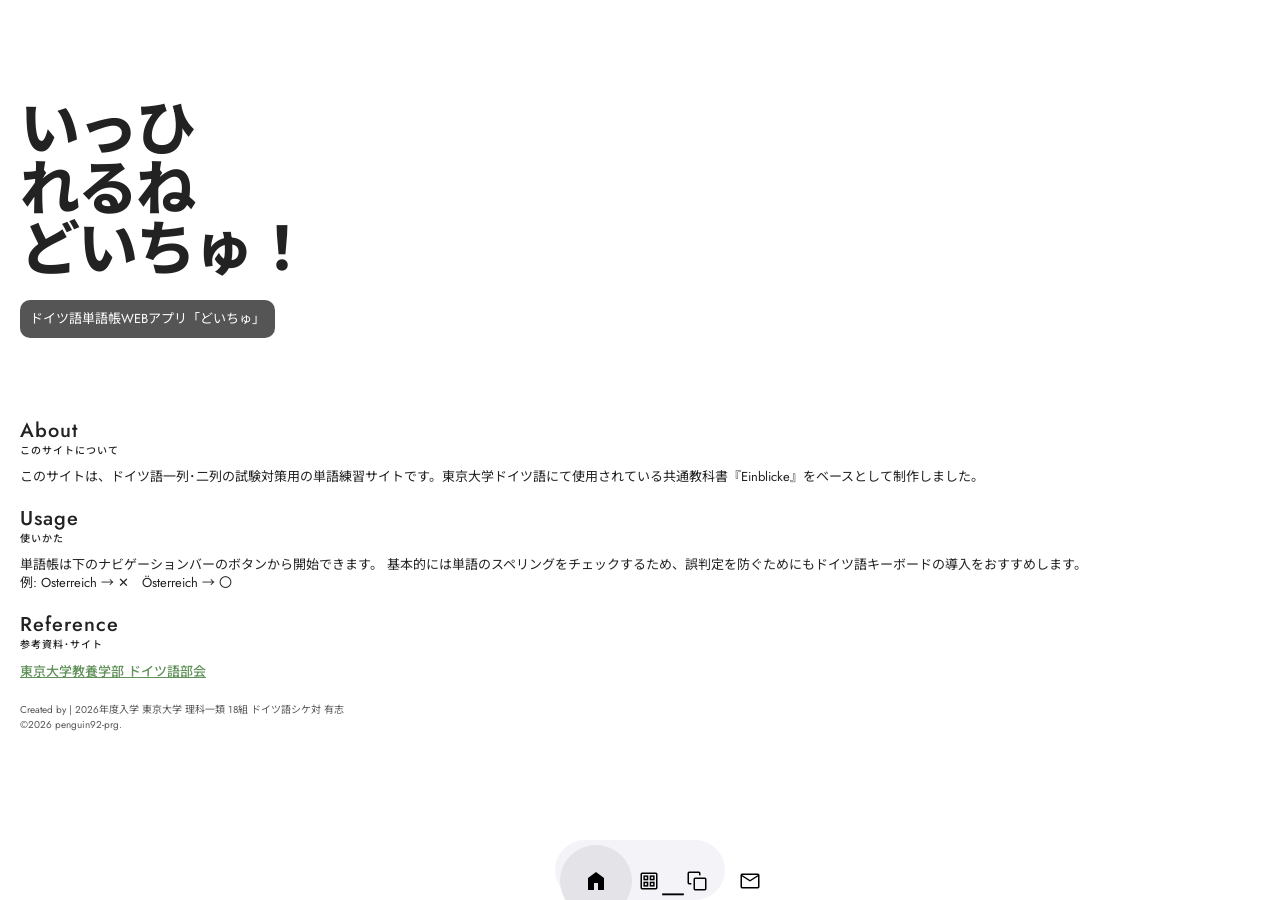
==== index.html @ 602566fb "Update ファビコンを追加" ====
<!DOCTYPE html>
<html lang="ja">
  <head>
    <meta charset="UTF-8">
    <meta name="viewport" content="width=device-width, initial-scale=1.0">
    <title>どいちゅ | ドイツ語WEB単語帳</title>

    <!-- リセットCSS読み込み -->
    <link rel="stylesheet" href="./asset/css/reset.css">
    
    <!-- CSS読み込み -->
    <link rel="stylesheet" href="./asset/css/variable.css">
    <link rel="stylesheet" href="./asset/css/style.css">

    <!-- GoogleFonts読み込み -->
    <link rel="preconnect" href="https://fonts.googleapis.com">
    <link rel="preconnect" href="https://fonts.gstatic.com" crossorigin>
    <link href="https://fonts.googleapis.com/css2?family=Jost:ital,wght@0,100..900;1,100..900&family=Noto+Sans+JP:wght@100..900&display=swap" rel="stylesheet">

    <!-- マテリアルアイコン (Google Icons) -->
    <link rel="stylesheet" href="https://fonts.googleapis.com/css2?family=Material+Symbols+Outlined:opsz,wght,FILL,GRAD@20..48,100..700,0..1,-50..200" />

    <!-- ファビコン読み込み -->
    <link rel="icon" type="image/png" href="/asset/favicon/favicon-96x96.png" sizes="96x96" />
    <link rel="icon" type="image/svg+xml" href="/asset/favicon/favicon.svg" />
    <link rel="shortcut icon" href="/asset/favicon/favicon.ico" />
    <link rel="apple-touch-icon" sizes="180x180" href="/asset/favicon/apple-touch-icon.png" />
    <meta name="apple-mobile-web-app-title" content="どいちゅ" />
    <link rel="manifest" href="/asset/favicon/site.webmanifest" />
  </head>

  <body>
    <!-- 画面下部のナビゲーションバー -->
    <nav>
      <ul>
        <li data-tab="home" data-state="current"><span class="material-symbols-outlined">home</span></li>
        <li data-tab="quiz"><span class="material-symbols-outlined">cards_stack</span></li>
        <li data-tab="request"><span class="material-symbols-outlined">mail</span></li>
      </ul>
    </nav>

    <div id="main-container">
      <div id="main-carousel">
        <main id="tab-home">
          <div id="home-title" class="home-section">
            <h1>いっひ<br>れるね<br>どいちゅ！</h1>
            <p>ドイツ語単語帳WEBアプリ「どいちゅ」</p>
          </div>

          <div id="home-description" class="home-section">
            <h2>About</h2>
            <h3>このサイトについて</h3>
            <p>
              このサイトは、ドイツ語一列･二列の試験対策用の単語練習サイトです。東京大学ドイツ語にて使用されている共通教科書『Einblicke』をベースとして制作しました。<br>
            </p>
          </div>

          <div id="home-usage" class="home-section">
            <h2>Usage</h2>
            <h3>使いかた</h3>
            <p>
              単語帳は下のナビゲーションバーのボタンから開始できます。
              基本的には単語のスペリングをチェックするため、誤判定を防ぐためにもドイツ語キーボードの導入をおすすめします。<br>
              例: Osterreich → ✕&emsp;Österreich → 〇
            </p>
          </div>

          <div id="home-reference" class="home-section">
            <h2>Reference</h2>
            <h3>参考資料･サイト</h3>
            <ul>
              <li><a href="https://deutsch.c.u-tokyo.ac.jp/v20/" target="_blank" rel="noopener noreferrer">東京大学教養学部 ドイツ語部会</a></li>
            </ul>
          </div>

          <p id="home-copyright">
            Created by | 2026年度入学 東京大学 理科一類 18組 ドイツ語シケ対 有志<br>
            &copy;2026 penguin92-prg.
          </p>

          <span class="navSpan"></span>
        </main>
  
        <main id="tab-quiz">
          <form id="quiz-container">
            <p id="quiz-japanese"></p>
            <input type="text" id="quiz-answer" autocomplete="off" autocorrect="off" autocapitalize="off" spellcheck="false" inputmode="latin" enterkeyhint="go">
            
            <p id="quiz-german"></p>

            <span id="quiz-gender">
              <p></p>
              <p></p>
            </span>

            <p id="quiz-note"></p>
          </form>

          <button id="quiz-next">
            NEXT
            <span class="material-symbols-outlined">arrow_forward</span>
          </button>
        </main>
  
        <main id="tab-request">
          <div id="request-description" class="request-section">
            <h2>Request</h2>
            <h3>要望を送る</h3>
            <p>
              このサイトについての要望を送ることができます。<br>
            </p>

            <ul>
              <li>単語のスペルミス</li>
              <li>不適当な日本語訳</li>
              <li>誤った情報</li>
            </ul>
            
            <p>
              などがあれば、こちらから連絡いただければASAPで修正します。
            </p>
          </div>
          
          <div class="request-section">
            <h2>Form</h2>
            <h3>要望送信フォーム</h3>
            <p>以下の項目を埋めて送信してください。</p>

            <form id="request-form" action="https://docs.google.com/forms/u/0/d/e/1FAIpQLSfo60Eb4zUhpzXT8mtc6HmdoKKAQ1gNQ5-B7zg7fIRmuwRzHg/formResponse" method="POST" target="hidden_iframe">
              <label for="request-form-category">カテゴリを選択してください</label>
              <select name="entry.251393415" id="request-form-category" required>
                <option value="情報のミス（スペル/和訳/情報など）">情報のミス（スペル/和訳/情報など）</option>
                <option value="単語追加の要望">単語追加の要望</option>
                <option value="サイト形式についての要望">サイト形式についての要望</option>
                <option value="その他">その他</option>
              </select>

              <label for="request-form-content">内容を入力してください</label>
              <textarea name="entry.318452551" id="request-form-content" placeholder="例: テストが難しすぎて解けません。どうにかなりませんか。" required></textarea>

              <button type="submit">送信</button>
            </form>

            <iframe name="hidden_iframe" style="display:none;"></iframe>
          </div>

          <span class="navSpan"></span>
        </main>
      </div>
    </div>

    <div id="request-form-thanks">
      <p>
        要望を送信いただきありがとうございます。<br>
        可能な範囲ですぐに対応させていただきます。
      </p>
    </div>
    <span id="request-form-thanks-bcg"></span>
    
    <script src="./asset/js/script.js"></script>
  </body>
</html>
---- asset/css/variable.css ----
@charset "utf-8";

:root{
  --base1: #ffffff;
  --base2: #f4f4f8;
  --base3: #e4e4e8;
  --base4: #d4d4d8;

  --red1: #f2847a;

  --orange1: #dd9434;

  --green1: #609159;
  --green2: #CAE640;


  --blue1: #8695f2;

  --text1: #222222;
  --text2: #555555;
  --text3: #888888;
}

:root{
  --navHeight: 5rem;
  --navItemNum: 3;
}

:root{
  --shadowRaised: 0.15rem 0.15rem 0.5rem var(--base3), -0.15rem -0.15rem 0.5rem var(--base1);
  --shadowInset: inset 0.1rem 0.1rem 0.25rem var(--base3), inset -0.1rem -0.1rem 0.25rem var(--base1);
}
---- asset/css/style.css ----
@charset "utf-8";

html{
  width: 100dvw;
  height: auto;
  
  margin: 0;
  padding: 0;

  background-color: var(--base1);

  font-family: "Jost", "Noto Sans JP", sans-serif;
  font-size: 10px;
}

body{
  position: relative;

  width: 100%;
  height: auto;

  margin: 0;
  padding: 0;
}

/* ================================================== */
/* ================================================== */
/* ================================================== */

nav{
  position: fixed;
  bottom: 0;
  left: 0;
  right: 0;
  z-index: 999;

  display: block;

  width: calc(var(--navHeight) * var(--navItemNum) + 0.5rem * (var(--navItemNum) - 1));
  height: var(--navHeight);

  margin: 0 auto;
  padding: 0.5rem;

  border: none;
  border-radius: calc((var(--navHeight) + 0.5rem * 2) / 2);

  background-color: var(--base2);
}

nav>ul{
  display: grid;
  grid-template-columns: repeat(var(--navItemNum), 1fr);
  gap: 0.5rem;

  width: 100%;
  height: 100%;

  margin: 0;
  padding: 0;
}

nav>ul>li{
  display: flex;
  flex-direction: column;
  justify-content: center;
  align-items: center;
  gap: 0;
  
  height: 100%;
  aspect-ratio: 1 / 1;
  
  margin: 0;
  padding: 0;

  border: none;
  border-radius: 50%;

  transition: all .15s;
  
  cursor: pointer;
}
nav>ul>li[data-state="current"]{
  background-color: var(--base3);
}

nav>ul>li>span{
  font-variation-settings: 'wght' 300, 'FILL' 0;
  font-size: 3rem;
}
nav>ul>li[data-state="current"]>span{
  font-variation-settings: 'FILL' 1;
}

span.navSpan{
  display: block;
  
  width: 100%;
  height: calc(var(--navHeight) + 0.5rem * 2);

  margin: 2rem 0 0 0;
  padding: 0;
}

/* ================================================== */
/* ================================================== */
/* ================================================== */

div#main-container{
  position: relative;

  display: block;

  width: 100dvw;
  height: 100dvh;

  margin: 0;
  padding: 0;

  overflow: hidden;
}

div#main-container>div#main-carousel{
  position: absolute;
  left: 0;

  display: grid;
  grid-template-columns: repeat(var(--navItemNum), 100dvw);

  width: calc(100dvw * var(--navItemNum));
  height: 100%;

  margin: 0;
  padding: 0;

  transition: all .15s;
}

div#main-container>div#main-carousel>main{
  display: block;

  width: calc(100dvw - 2rem * 2);
  height: calc(100% - 2rem);

  margin: 0;
  padding: 2rem 2rem 0 2rem;

  overflow-y: scroll;
}

/* ================================================== */
/* ================================================== */
/* ================================================== */

/* ホーム */
div.home-section{
  display: flex;
  flex-direction: column;
  justify-content: center;
  align-items: flex-start;
  gap: 0;

  width: 100%;
  height: fit-content;

  margin: 2rem 0;
  padding: 0;
}
div.home-section>h2, div.home-section>h3, div.home-section>p{
  display: block;

  width: 100%;
  height: fit-content;

  margin: 0;
  padding: 0;
}
div.home-section>h2{
  color: var(--text1);
  font-family: "Jost", "Noto Sans JP", sans-serif;
  font-weight: 500;
  font-size: 2rem;

  line-height: 2.5rem;
  text-align: justify;
  text-decoration: none;
  letter-spacing: 0.1rem;
}
div.home-section>h3{
  color: var(--text1);
  font-family: "Jost", "Noto Sans JP", sans-serif;
  font-weight: 500;
  font-size: 1rem;

  line-height: 1.5rem;
  text-align: justify;
  text-decoration: none;
  letter-spacing: 0.1rem;
}
div.home-section>p{
  margin: 1rem 0 0 0;
  color: var(--text1);
  font-family: "Jost", "Noto Sans JP", sans-serif;
  font-weight: 400;
  font-size: 1.3rem;

  line-height: 1.8rem;
  text-align: justify;
  text-decoration: none;
  letter-spacing: 0;
}

/* ================================================== */

div#home-title{
  margin: 8rem 0;
}

div#home-title>h1{
  display: block;

  width: 100%;
  height: fit-content;

  margin: 0;
  padding: 0;

  color: var(--text1);
  font-family: "Jost", "Noto Sans JP", sans-serif;
  font-weight: 800;
  font-size: 6rem;

  line-height: 6rem;
  text-align: justify;
  text-decoration: none;
  letter-spacing: -0.2rem;
}

div#home-title>p{
  display: block;

  width: fit-content;
  height: fit-content;

  margin: 2rem 0 0 0;
  padding: 1rem;

  border: none;
  border-radius: 1rem;

  background-color: var(--text2);

  color: var(--base1);
  font-family: "Jost", "Noto Sans JP", sans-serif;
  font-weight: 400;
  font-size: 1.3rem;

  line-height: 1.8rem;
  text-align: justify;
  text-decoration: none;
  letter-spacing: 0;
}

/* ================================================== */

div#home-reference>ul{
  display: block;
  
  width: 100%;
  height: fit-content;

  margin: 1rem 0 0 0;
  padding: 0;

  list-style: none;
}

div#home-reference>ul>li{
  display: block;

  width: 100%;
  height: fit-content;

  margin: 0;
  padding: 0;
}

div#home-reference>ul>li>a{
  display: block;

  width: fit-content;
  height: fit-content;

  margin: 0 0 0;
  padding: 0;

  color: var(--green1);
  font-family: "Jost", "Noto Sans JP", sans-serif;
  font-weight: 500;
  font-size: 1.3rem;

  line-height: 2rem;
  text-align: justify;
  text-decoration: underline;
  letter-spacing: 0;
}

/* ================================================== */

p#home-copyright{
  display: block;

  width: fit-content;
  height: fit-content;

  margin: 0;
  padding: 0;

  color: var(--text2);
  font-family: "Jost", "Noto Sans JP", sans-serif;
  font-weight: 400;
  font-size: 1rem;

  line-height: 1.5rem;
  text-align: justify;
  text-decoration: none;
  letter-spacing: 0;
}

/* ================================================== */
/* ================================================== */
/* ================================================== */

/* 単語帳 */
div#main-container>div#main-carousel>main#tab-quiz{
  display: flex;
  flex-direction: column;
  justify-content: center;
  align-items: center;
  gap: 0;

  width: calc(100% - 2rem * 2);
  height: calc(100dvh - (var(--navHeight) + 0.5rem * 2));

  margin: 0;
  padding: 2rem 2rem 0 2rem;
}

form#quiz-container{
  display: flex;
  flex-direction: column;
  gap: 1rem;

  width: 100%;
  height: fit-content;

  margin: 2rem 0;
  padding: 0;
}

form#quiz-container>p#quiz-japanese, form#quiz-container>p#quiz-german{
  display: block;

  width: 100%;
  height: fit-content;

  margin: 0;
  padding: 0;

  color: var(--text1);
  font-family: "Jost", "Noto Sans JP", sans-serif;
  font-weight: 600;
  font-size: 3rem;

  line-height: 6rem;
  text-align: center;
  text-decoration: none;
  letter-spacing: 0;
}
form#quiz-container>p#quiz-german[data-t_or_f="true"]{
  color: var(--green1);
}
form#quiz-container>p#quiz-german[data-t_or_f="false"]{
  color: var(--red1);
}

form#quiz-container>input#quiz-answer{
  display: block;

  width: 100%;
  height: 5rem;

  margin: 0;
  padding: 0;

  outline: 2px solid var(--text3);
  border: none;
  border-radius: 100rem;

  color: var(--text1);
  font-family: "Jost", "Noto Sans JP", sans-serif;
  font-weight: 400;
  font-size: 2.5rem;

  line-height: 5rem;
  text-align: center;
  text-decoration: none;
  letter-spacing: 0;
}

form#quiz-container>span#quiz-gender{
  display: flex;
  flex-direction: row;
  justify-content: center;
  align-items: center;
  gap: 1rem;

  width: 100%;
  height: fit-content;

  margin: 0;
  padding: 0;
}
form#quiz-container>span#quiz-gender>p:nth-of-type(1){
  display: block;

  height: 3rem;
  aspect-ratio: 1 / 1;

  margin: 0;
  padding: 0;

  border: none;
  border-radius: 50%;

  color: var(--text1);
  font-family: "Jost", "Noto Sans JP", sans-serif;
  font-weight: 600;
  font-size: 1.6rem;

  line-height: 3rem;
  text-align: center;
  text-decoration: none;
  letter-spacing: 0;
}
form#quiz-container>span#quiz-gender>p:nth-of-type(1)[data-gender="der"]{
  background-color: var(--blue1);
}
form#quiz-container>span#quiz-gender>p:nth-of-type(1)[data-gender="das"]{
  background-color: var(--green2);
}
form#quiz-container>span#quiz-gender>p:nth-of-type(1)[data-gender="die"]{
  background-color: var(--red1);
}
form#quiz-container>span#quiz-gender>p:nth-of-type(1)[data-gender="pl"]{
  background-color: var(--orange1);
}
form#quiz-container>span#quiz-gender>p:nth-of-type(2){
  display: block;

  width: fit-content;
  height: fit-content;

  margin: 0;
  padding: 0;

  color: var(--text1);
  font-family: "Jost", "Noto Sans JP", sans-serif;
  font-weight: 400;
  font-size: 2rem;

  line-height: 3rem;
  text-align: center;
  text-decoration: none;
  letter-spacing: 0;
}

form#quiz-container>p#quiz-note{
  display: block;

  width: 100%;
  height: fit-content;

  margin: 0;
  padding: 0;

  color: var(--text1);
  font-family: "Jost", "Noto Sans JP", sans-serif;
  font-weight: 400;
  font-size: 1.6rem;

  line-height: 2rem;
  text-align: center;
  text-decoration: none;
  letter-spacing: 0;
}

button#quiz-next{
  display: flex;
  flex-direction: row;
  justify-content: center;
  align-items: center;
  gap: 0.5rem;

  width: fit-content;
  height: fit-content;

  margin: 0;
  padding: 1rem 2rem;

  border: none;
  border-radius: 1rem;

  background-color: var(--base2);

  box-shadow: var(--shadowRaised);

  color: var(--text1);
  font-family: "Jost", "Noto Sans JP", sans-serif;
  font-weight: 400;
  font-size: 2rem;

  line-height: 3rem;
  text-align: center;
  text-decoration: none;
  letter-spacing: 0;
  
  cursor: pointer;
}
button#quiz-next[disabled]{
  background-color: var(--base3);

  color: var(--text3);
  
  cursor: auto;
}
button#quiz-next>span{
  font-variation-settings: 'wght' 400;
  font-size: 2rem;
}

/* ================================================== */
/* ================================================== */
/* ================================================== */

div.request-section{
  display: flex;
  flex-direction: column;
  justify-content: center;
  align-items: flex-start;
  gap: 0;

  width: 100%;
  height: fit-content;

  margin: 2rem 0;
  padding: 0;
}
div.request-section>h2, div.request-section>h3, div.request-section>p{
  display: block;

  width: 100%;
  height: fit-content;

  margin: 0;
  padding: 0;
}
div.request-section>h2{
  color: var(--text1);
  font-family: "Jost", "Noto Sans JP", sans-serif;
  font-weight: 500;
  font-size: 2rem;

  line-height: 2.5rem;
  text-align: justify;
  text-decoration: none;
  letter-spacing: 0.1rem;
}
div.request-section>h3{
  color: var(--text1);
  font-family: "Jost", "Noto Sans JP", sans-serif;
  font-weight: 500;
  font-size: 1rem;

  line-height: 1.5rem;
  text-align: justify;
  text-decoration: none;
  letter-spacing: 0.1rem;
}
div.request-section>p{
  margin: 1rem 0 0 0;
  color: var(--text1);
  font-family: "Jost", "Noto Sans JP", sans-serif;
  font-weight: 400;
  font-size: 1.3rem;

  line-height: 1.8rem;
  text-align: justify;
  text-decoration: none;
  letter-spacing: 0;
}

/* ================================================== */

div#request-description>ul{
  display: block;
  
  width: 100%;
  height: fit-content;

  margin: 1rem 0 0 0;
  padding: 0;

  list-style: disc;
  list-style-position: inside;
}
div#request-description>ul>li{
  display: list-item;

  width: 100%;
  height: fit-content;

  margin: 0;
  padding: 0;
  
  color: var(--text1);
  font-family: "Jost", "Noto Sans JP", sans-serif;
  font-weight: 400;
  font-size: 1.3rem;

  line-height: 1.8rem;
  text-align: justify;
  text-decoration: none;
  letter-spacing: 0;
}

/* ================================================== */

form#request-form{
  display: flex;
  flex-direction: column;
  justify-content: center;
  align-items: flex-start;
  gap: 0rem;

  width: calc(100% - 1rem * 2);
  height: fit-content;

  margin: 2rem 0 0 0;
  padding: 1rem;

  border: none;
  border-radius: 1rem;

  background-color: var(--base2);

  box-shadow: var(--shadowRaised);
}

form#request-form>label{
  display: block;

  width: 100%;
  height: fit-content;

  margin: 0;
  padding: 0;
  
  color: var(--text1);
  font-family: "Jost", "Noto Sans JP", sans-serif;
  font-weight: 400;
  font-size: 1.3rem;

  line-height: 1.8rem;
  text-align: justify;
  text-decoration: none;
  letter-spacing: 0;
}

form#request-form>select{
  display: block;

  width: 100%;
  height: 2.5rem;

  margin: 1rem 0 3rem 0;
  padding: 0 1rem;

  border: none;
  border-radius: 1rem;

  background-color: var(--base1);
  
  color: var(--text1);
  font-family: "Jost", "Noto Sans JP", sans-serif;
  font-weight: 400;
  font-size: 1.3rem;

  line-height: 2.5rem;
  text-align: justify;
  text-decoration: none;
  letter-spacing: 0;
  
  cursor: pointer;
}

form#request-form>textarea{
  display: block;

  width: calc(100% - 1rem * 2);
  height: calc(2rem * 6);

  margin: 1rem 0 3rem 0;
  padding: 1rem;

  border: none;
  border-radius: 1rem;
  
  color: var(--text1);
  font-family: "Jost", "Noto Sans JP", sans-serif;
  font-weight: 400;
  font-size: 1.6rem;

  line-height: 2rem;
  text-align: justify;
  text-decoration: none;
  letter-spacing: 0;
}

form#request-form>button{
  display: block;

  width: fit-content;
  height: fit-content;

  margin: 0;
  padding: 0.5rem 2rem;

  border: none;
  border-radius: 100rem;
  
  background-color: var(--green1);

  box-shadow: var(--shadowRaised);
  
  color: var(--base1);
  font-family: "Jost", "Noto Sans JP", sans-serif;
  font-weight: 600;
  font-size: 1.3rem;

  line-height: 2rem;
  text-align: justify;
  text-decoration: none;
  letter-spacing: 0;
  
  cursor: pointer;
}

/* ================================================== */

div#request-form-thanks{
  position: absolute;
  inset: 0;
  z-index: 1000;

  display: flex;
  flex-direction: column;
  justify-content: center;
  align-items: center;
  gap: 0;

  width: calc(80% - 1rem * 2);
  height: fit-content;

  margin: auto;
  padding: 1rem;

  border: none;
  border-radius: 1rem;

  background-color: var(--base1);

  opacity: 0;
  visibility: hidden;
  pointer-events: none;

  transition: all .15s;
}
div#request-form-thanks.active{
  opacity: 1;
  visibility: visible;
  pointer-events: auto;
}

div#request-form-thanks>p{
  display: block;

  width: 100%;
  height: fit-content;

  margin: 0;
  padding: 0;
  
  color: var(--text1);
  font-family: "Jost", "Noto Sans JP", sans-serif;
  font-weight: 400;
  font-size: 1.3rem;

  line-height: 2rem;
  text-align: justify;
  text-decoration: none;
  letter-spacing: 0;
}

span#request-form-thanks-bcg{
  position: absolute;
  inset: 0;
  z-index: 999;

  display: block;

  width: auto;
  height: auto;

  margin: auto;
  padding: 0;

  background-color: #00000033;

  opacity: 0;
  visibility: hidden;
  pointer-events: none;

  transition: all .15s;
}
span#request-form-thanks-bcg.active{
  opacity: 1;
  visibility: visible;
  pointer-events: auto;
}
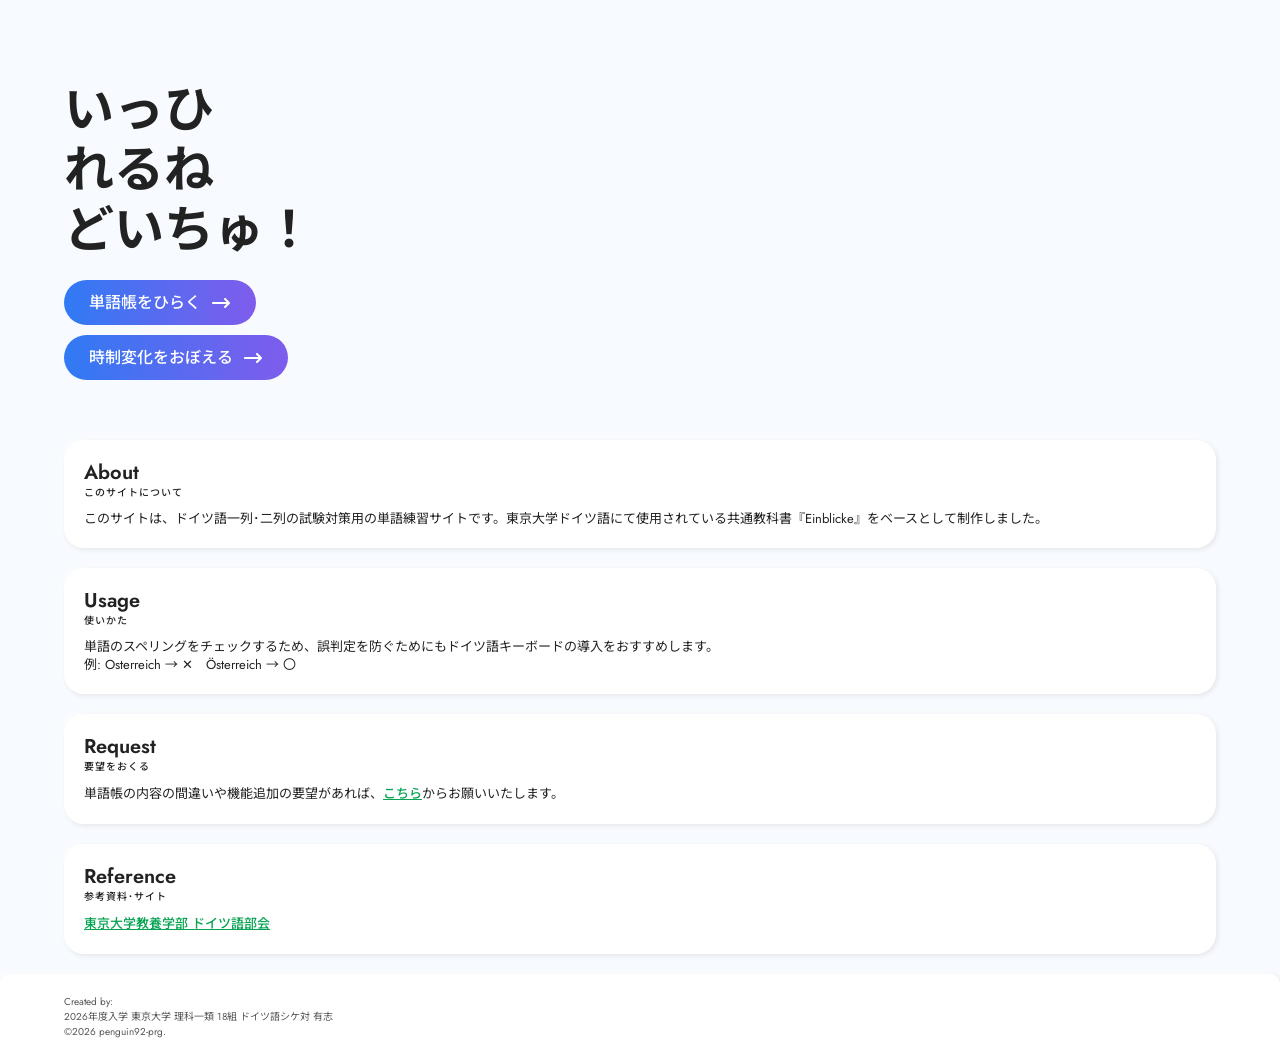
==== commit 6dbaceea: "Update index.html" ====
--- a/index.html
+++ b/index.html
@@ -1,162 +1,107 @@
 <!DOCTYPE html>
 <html lang="ja">
-  <head>
-    <meta charset="UTF-8">
-    <meta name="viewport" content="width=device-width, initial-scale=1.0">
-    <title>どいちゅ | ドイツ語WEB単語帳</title>
 
-    <!-- リセットCSS読み込み -->
-    <link rel="stylesheet" href="./asset/css/reset.css">
-    
-    <!-- CSS読み込み -->
-    <link rel="stylesheet" href="./asset/css/variable.css">
-    <link rel="stylesheet" href="./asset/css/style.css">
+<head prefix="og:https://deutsch.penguin92-prg.workers.dev/ website:https://deutsch.penguin92-prg.workers.dev/">
+  <meta charset="UTF-8">
+  <meta name="viewport" content="width=device-width, initial-scale=1.0">
+  <meta name="description" content="ドイツ語WEB単語帳「どいちゅ」は、皆さんのドイツ語学習を手助けします。すぐにとりかかろう！">
 
-    <!-- GoogleFonts読み込み -->
-    <link rel="preconnect" href="https://fonts.googleapis.com">
-    <link rel="preconnect" href="https://fonts.gstatic.com" crossorigin>
-    <link href="https://fonts.googleapis.com/css2?family=Jost:ital,wght@0,100..900;1,100..900&family=Noto+Sans+JP:wght@100..900&display=swap" rel="stylesheet">
+  <title>どいちゅ | ドイツ語WEB単語帳</title>
 
-    <!-- マテリアルアイコン (Google Icons) -->
-    <link rel="stylesheet" href="https://fonts.googleapis.com/css2?family=Material+Symbols+Outlined:opsz,wght,FILL,GRAD@20..48,100..700,0..1,-50..200" />
+  <!-- リセットCSS読み込み -->
+  <link rel="stylesheet" href="./asset/css/reset.css">
 
-    <!-- ファビコン読み込み -->
-    <link rel="icon" type="image/png" href="/asset/favicon/favicon-96x96.png" sizes="96x96" />
-    <link rel="icon" type="image/svg+xml" href="/asset/favicon/favicon.svg" />
-    <link rel="shortcut icon" href="/asset/favicon/favicon.ico" />
-    <link rel="apple-touch-icon" sizes="180x180" href="/asset/favicon/apple-touch-icon.png" />
-    <meta name="apple-mobile-web-app-title" content="どいちゅ" />
-    <link rel="manifest" href="/asset/favicon/site.webmanifest" />
-  </head>
+  <!-- CSS読み込み -->
+  <link rel="stylesheet" href="./asset/css/variable.css">
+  <link rel="stylesheet" href="./asset/css/style.css">
 
-  <body>
-    <!-- 画面下部のナビゲーションバー -->
-    <nav>
-      <ul>
-        <li data-tab="home" data-state="current"><span class="material-symbols-outlined">home</span></li>
-        <li data-tab="quiz"><span class="material-symbols-outlined">cards_stack</span></li>
-        <li data-tab="request"><span class="material-symbols-outlined">mail</span></li>
-      </ul>
-    </nav>
+  <!-- GoogleFonts読み込み -->
+  <link rel="preconnect" href="https://fonts.googleapis.com">
+  <link rel="preconnect" href="https://fonts.gstatic.com" crossorigin>
+  <link
+    href="https://fonts.googleapis.com/css2?family=Jost:ital,wght@0,100..900;1,100..900&family=Noto+Sans+JP:wght@100..900&display=swap"
+    rel="stylesheet">
 
-    <div id="main-container">
-      <div id="main-carousel">
-        <main id="tab-home">
-          <div id="home-title" class="home-section">
-            <h1>いっひ<br>れるね<br>どいちゅ！</h1>
-            <p>ドイツ語単語帳WEBアプリ「どいちゅ」</p>
-          </div>
+  <!-- ファビコン読み込み -->
+  <link rel="icon" type="image/png" href="/asset/favicon/favicon-96x96.png" sizes="96x96" />
+  <link rel="icon" type="image/svg+xml" href="/asset/favicon/favicon.svg" />
+  <link rel="shortcut icon" href="/asset/favicon/favicon.ico" />
+  <link rel="apple-touch-icon" sizes="180x180" href="/asset/favicon/apple-touch-icon.png" />
+  <meta name="apple-mobile-web-app-title" content="どいちゅ" />
+  <link rel="manifest" href="/asset/favicon/site.webmanifest" />
 
-          <div id="home-description" class="home-section">
-            <h2>About</h2>
-            <h3>このサイトについて</h3>
-            <p>
-              このサイトは、ドイツ語一列･二列の試験対策用の単語練習サイトです。東京大学ドイツ語にて使用されている共通教科書『Einblicke』をベースとして制作しました。<br>
-            </p>
-          </div>
+  <!-- ページデスクリプション -->
+  <meta property="og:url" content="https://deutsch.penguin92-prg.workers.dev/" />
+  <meta property="og:type" content="website" />
+  <meta property="og:title" content="どいちゅ | ドイツ語WEB単語帳" />
+  <meta property="og:description" content="ドイツ語WEB単語帳「どいちゅ」は、皆さんのドイツ語学習を手助けします。すぐにとりかかろう！" />
+  <meta property="og:site_name" content="どいちゅ | ドイツ語WEB単語帳" />
+  <meta property="og:image" content="https://deutsch.penguin92-prg.workers.dev/asset/ogp.png" />
+</head>
 
-          <div id="home-usage" class="home-section">
-            <h2>Usage</h2>
-            <h3>使いかた</h3>
-            <p>
-              単語帳は下のナビゲーションバーのボタンから開始できます。
-              基本的には単語のスペリングをチェックするため、誤判定を防ぐためにもドイツ語キーボードの導入をおすすめします。<br>
-              例: Osterreich → ✕&emsp;Österreich → 〇
-            </p>
-          </div>
+<body>
+  <header>
+    <a href="../">どいちゅ&ensp;<small>ドイツ語WEB単語帳</small></a>
+  </header>
 
-          <div id="home-reference" class="home-section">
-            <h2>Reference</h2>
-            <h3>参考資料･サイト</h3>
-            <ul>
-              <li><a href="https://deutsch.c.u-tokyo.ac.jp/v20/" target="_blank" rel="noopener noreferrer">東京大学教養学部 ドイツ語部会</a></li>
-            </ul>
-          </div>
+  <div id="title">
+    <h1>いっひ<br>れるね<br>どいちゅ！</h1>
+  </div>
 
-          <p id="home-copyright">
-            Created by | 2026年度入学 東京大学 理科一類 18組 ドイツ語シケ対 有志<br>
-            &copy;2026 penguin92-prg.
-          </p>
+  <div id="button">
+    <a href="./main">単語帳をひらく<svg xmlns="http://www.w3.org/2000/svg" viewBox="0 0 640 640">
+        <path
+          d="M598.6 342.6C611.1 330.1 611.1 309.8 598.6 297.3L470.6 169.3C458.1 156.8 437.8 156.8 425.3 169.3C412.8 181.8 412.8 202.1 425.3 214.6L498.7 288L64 288C46.3 288 32 302.3 32 320C32 337.7 46.3 352 64 352L498.7 352L425.3 425.4C412.8 437.9 412.8 458.2 425.3 470.7C437.8 483.2 458.1 483.2 470.6 470.7L598.6 342.7z" />
+      </svg></a>
+    <a href="./tense">時制変化をおぼえる<svg xmlns="http://www.w3.org/2000/svg" viewBox="0 0 640 640">
+        <path
+          d="M598.6 342.6C611.1 330.1 611.1 309.8 598.6 297.3L470.6 169.3C458.1 156.8 437.8 156.8 425.3 169.3C412.8 181.8 412.8 202.1 425.3 214.6L498.7 288L64 288C46.3 288 32 302.3 32 320C32 337.7 46.3 352 64 352L498.7 352L425.3 425.4C412.8 437.9 412.8 458.2 425.3 470.7C437.8 483.2 458.1 483.2 470.6 470.7L598.6 342.7z" />
+      </svg></a>
+  </div>
 
-          <span class="navSpan"></span>
-        </main>
-  
-        <main id="tab-quiz">
-          <form id="quiz-container">
-            <p id="quiz-japanese"></p>
-            <input type="text" id="quiz-answer" autocomplete="off" autocorrect="off" autocapitalize="off" spellcheck="false" inputmode="latin" enterkeyhint="go">
-            
-            <p id="quiz-german"></p>
+  <div id="description" class="section">
+    <h2>About</h2>
+    <h3>このサイトについて</h3>
+    <p>
+      このサイトは、ドイツ語一列･二列の試験対策用の単語練習サイトです。東京大学ドイツ語にて使用されている共通教科書『Einblicke』をベースとして制作しました。<br>
+    </p>
+  </div>
 
-            <span id="quiz-gender">
-              <p></p>
-              <p></p>
-            </span>
+  <div id="usage" class="section">
+    <h2>Usage</h2>
+    <h3>使いかた</h3>
+    <p>
+      単語のスペリングをチェックするため、誤判定を防ぐためにもドイツ語キーボードの導入をおすすめします。<br>
+      例: Osterreich → ✕&emsp;Österreich → 〇
+    </p>
+  </div>
 
-            <p id="quiz-note"></p>
-          </form>
+  <div id="request" class="section">
+    <h2>Request</h2>
+    <h3>要望をおくる</h3>
+    <p>
+      単語帳の内容の間違いや機能追加の要望があれば、<a href="./request/">こちら</a>からお願いいたします。
+    </p>
+  </div>
 
-          <button id="quiz-next">
-            NEXT
-            <span class="material-symbols-outlined">arrow_forward</span>
-          </button>
-        </main>
-  
-        <main id="tab-request">
-          <div id="request-description" class="request-section">
-            <h2>Request</h2>
-            <h3>要望を送る</h3>
-            <p>
-              このサイトについての要望を送ることができます。<br>
-            </p>
+  <div id="reference" class="section">
+    <h2>Reference</h2>
+    <h3>参考資料･サイト</h3>
+    <ul>
+      <li><a href="https://deutsch.c.u-tokyo.ac.jp/v20/" target="_blank" rel="noopener noreferrer">東京大学教養学部 ドイツ語部会</a>
+      </li>
+    </ul>
+  </div>
 
-            <ul>
-              <li>単語のスペルミス</li>
-              <li>不適当な日本語訳</li>
-              <li>誤った情報</li>
-            </ul>
-            
-            <p>
-              などがあれば、こちらから連絡いただければASAPで修正します。
-            </p>
-          </div>
-          
-          <div class="request-section">
-            <h2>Form</h2>
-            <h3>要望送信フォーム</h3>
-            <p>以下の項目を埋めて送信してください。</p>
+  <footer>
+    Created by:<br>
+    2026年度入学 東京大学 理科一類 18組 ドイツ語シケ対 有志<br>
+    &copy;2026 penguin92-prg.
+  </footer>
 
-            <form id="request-form" action="https://docs.google.com/forms/u/0/d/e/1FAIpQLSfo60Eb4zUhpzXT8mtc6HmdoKKAQ1gNQ5-B7zg7fIRmuwRzHg/formResponse" method="POST" target="hidden_iframe">
-              <label for="request-form-category">カテゴリを選択してください</label>
-              <select name="entry.251393415" id="request-form-category" required>
-                <option value="情報のミス（スペル/和訳/情報など）">情報のミス（スペル/和訳/情報など）</option>
-                <option value="単語追加の要望">単語追加の要望</option>
-                <option value="サイト形式についての要望">サイト形式についての要望</option>
-                <option value="その他">その他</option>
-              </select>
+  <span class="navSpan"></span>
 
-              <label for="request-form-content">内容を入力してください</label>
-              <textarea name="entry.318452551" id="request-form-content" placeholder="例: テストが難しすぎて解けません。どうにかなりませんか。" required></textarea>
+  <script src="./asset/js/script.js"></script>
+</body>
 
-              <button type="submit">送信</button>
-            </form>
-
-            <iframe name="hidden_iframe" style="display:none;"></iframe>
-          </div>
-
-          <span class="navSpan"></span>
-        </main>
-      </div>
-    </div>
-
-    <div id="request-form-thanks">
-      <p>
-        要望を送信いただきありがとうございます。<br>
-        可能な範囲ですぐに対応させていただきます。
-      </p>
-    </div>
-    <span id="request-form-thanks-bcg"></span>
-    
-    <script src="./asset/js/script.js"></script>
-  </body>
 </html>
--- a/asset/css/variable.css
+++ b/asset/css/variable.css
@@ -1,17 +1,22 @@
 @charset "utf-8";
 
 :root{
+  --background: #f7fafe;
+  
   --base1: #ffffff;
   --base2: #f4f4f8;
   --base3: #e4e4e8;
   --base4: #d4d4d8;
 
+  --red-background: #f9dfe3;
+  --red-text: #f2546a;
+
+  --green-background: #f1f9f4;
+  --green-text: #07a352;
+
   --red1: #f2847a;
 
   --orange1: #dd9434;
-
-  --green1: #609159;
-  --green2: #CAE640;
 
 
   --blue1: #8695f2;
@@ -19,6 +24,20 @@
   --text1: #222222;
   --text2: #555555;
   --text3: #888888;
+
+  --gender-m-background: #d5d8f5;
+  --gender-m-text: #3552b2;
+  --gender-n-background: var(--green-background);
+  --gender-n-text: var(--green-text);
+  --gender-f-background: var(--red-background);
+  --gender-f-text: var(--red-text);
+  --gender-pl-background: #fbe4cd;
+  --gender-pl-text: #b16820;
+
+  --separatable-true-background: #c5f1f1;
+  --separatable-true-text: #0a7375;
+  --separatable-false-background: #decbf7;
+  --separatable-false-text: #461684;
 }
 
 :root{
--- a/asset/css/style.css
+++ b/asset/css/style.css
@@ -1,19 +1,19 @@
 @charset "utf-8";
 
-html{
+html {
   width: 100dvw;
   height: auto;
-  
-  margin: 0;
-  padding: 0;
-
-  background-color: var(--base1);
+
+  margin: 0;
+  padding: 0;
+
+  background-color: var(--background);
 
   font-family: "Jost", "Noto Sans JP", sans-serif;
   font-size: 10px;
 }
 
-body{
+body {
   position: relative;
 
   width: 100%;
@@ -27,168 +27,127 @@
 /* ================================================== */
 /* ================================================== */
 
-nav{
+header{
   position: fixed;
-  bottom: 0;
+  top: 0;
   left: 0;
-  right: 0;
   z-index: 999;
 
-  display: block;
-
-  width: calc(var(--navHeight) * var(--navItemNum) + 0.5rem * (var(--navItemNum) - 1));
-  height: var(--navHeight);
-
-  margin: 0 auto;
-  padding: 0.5rem;
-
-  border: none;
-  border-radius: calc((var(--navHeight) + 0.5rem * 2) / 2);
-
-  background-color: var(--base2);
-}
-
-nav>ul{
-  display: grid;
-  grid-template-columns: repeat(var(--navItemNum), 1fr);
-  gap: 0.5rem;
-
-  width: 100%;
-  height: 100%;
-
-  margin: 0;
-  padding: 0;
-}
-
-nav>ul>li{
-  display: flex;
-  flex-direction: column;
-  justify-content: center;
+  display: flex;
+  flex-direction: row;
+  justify-content: flex-start;
   align-items: center;
   gap: 0;
+
+  width: calc(100% - 5% * 2);
+  height: 5rem;
+
+  margin: 0 auto;
+  padding: 0 5%;
+
+  border: none;
+  border-radius: 0 0 1rem 1rem;
+
+  box-shadow: var(--shadowRaised);
+
+  background-color: var(--base1);
+
+  transition: all .3s;
+  transform: translateY(-6rem);
+}
+header.show{
+  transform: translateY(0);
+}
+
+header>a{
+  display: inline-block;
+
+  width: 100%;
+  height: fit-content;
+
+  margin: 0;
+  padding: 0;
   
-  height: 100%;
-  aspect-ratio: 1 / 1;
-  
-  margin: 0;
-  padding: 0;
-
-  border: none;
-  border-radius: 50%;
-
-  transition: all .15s;
-  
-  cursor: pointer;
-}
-nav>ul>li[data-state="current"]{
-  background-color: var(--base3);
-}
-
-nav>ul>li>span{
-  font-variation-settings: 'wght' 300, 'FILL' 0;
-  font-size: 3rem;
-}
-nav>ul>li[data-state="current"]>span{
-  font-variation-settings: 'FILL' 1;
-}
-
-span.navSpan{
-  display: block;
-  
-  width: 100%;
-  height: calc(var(--navHeight) + 0.5rem * 2);
-
-  margin: 2rem 0 0 0;
-  padding: 0;
-}
-
-/* ================================================== */
-/* ================================================== */
-/* ================================================== */
-
-div#main-container{
-  position: relative;
-
-  display: block;
-
-  width: 100dvw;
-  height: 100dvh;
-
-  margin: 0;
-  padding: 0;
-
-  overflow: hidden;
-}
-
-div#main-container>div#main-carousel{
-  position: absolute;
-  left: 0;
-
-  display: grid;
-  grid-template-columns: repeat(var(--navItemNum), 100dvw);
-
-  width: calc(100dvw * var(--navItemNum));
-  height: 100%;
-
-  margin: 0;
-  padding: 0;
-
-  transition: all .15s;
-}
-
-div#main-container>div#main-carousel>main{
-  display: block;
-
-  width: calc(100dvw - 2rem * 2);
-  height: calc(100% - 2rem);
-
-  margin: 0;
-  padding: 2rem 2rem 0 2rem;
-
-  overflow-y: scroll;
-}
-
-/* ================================================== */
-/* ================================================== */
-/* ================================================== */
-
-/* ホーム */
-div.home-section{
+  color: var(--text1);
+  font-family: "Jost", "Noto Sans JP", sans-serif;
+  font-weight: 700;
+  font-size: 1.5rem;
+
+  line-height: 1.5rem;
+  text-align: justify;
+  text-decoration: none;
+  letter-spacing: 0;
+}
+header>a>small{
+  color: var(--text2);
+  font-family: "Jost", "Noto Sans JP", sans-serif;
+  font-weight: 400;
+  font-size: 1rem;
+
+  line-height: 1.5rem;
+  text-align: justify;
+  text-decoration: none;
+  letter-spacing: 0;
+}
+
+span#headerSpan{
+  display: block;
+
+  width: 100%;
+  height: 5rem;
+}
+
+/* ================================================== */
+/* ================================================== */
+/* ================================================== */
+
+div.section {
   display: flex;
   flex-direction: column;
   justify-content: center;
   align-items: flex-start;
   gap: 0;
 
-  width: 100%;
-  height: fit-content;
-
-  margin: 2rem 0;
-  padding: 0;
-}
-div.home-section>h2, div.home-section>h3, div.home-section>p{
-  display: block;
-
-  width: 100%;
-  height: fit-content;
-
-  margin: 0;
-  padding: 0;
-}
-div.home-section>h2{
+  width: calc(90% - 2rem * 2);
+  height: fit-content;
+
+  margin: 2rem auto;
+  padding: 2rem;
+
+  border: none;
+  border-radius: 2rem;
+
+  background-color: var(--base1);
+
+  box-shadow: var(--shadowRaised);
+}
+
+div.section>h2,
+div.section>h3,
+div.section>p {
+  display: block;
+
+  width: 100%;
+  height: fit-content;
+
+  margin: 0;
+  padding: 0;
+
   color: var(--text1);
   font-family: "Jost", "Noto Sans JP", sans-serif;
-  font-weight: 500;
+}
+
+div.section>h2 {
+  font-weight: 600;
   font-size: 2rem;
 
   line-height: 2.5rem;
   text-align: justify;
   text-decoration: none;
-  letter-spacing: 0.1rem;
-}
-div.home-section>h3{
-  color: var(--text1);
-  font-family: "Jost", "Noto Sans JP", sans-serif;
+  letter-spacing: 0rem;
+}
+
+div.section>h3 {
   font-weight: 500;
   font-size: 1rem;
 
@@ -197,10 +156,10 @@
   text-decoration: none;
   letter-spacing: 0.1rem;
 }
-div.home-section>p{
+
+div.section>p {
   margin: 1rem 0 0 0;
-  color: var(--text1);
-  font-family: "Jost", "Noto Sans JP", sans-serif;
+
   font-weight: 400;
   font-size: 1.3rem;
 
@@ -211,630 +170,193 @@
 }
 
 /* ================================================== */
-
-div#home-title{
-  margin: 8rem 0;
-}
-
-div#home-title>h1{
-  display: block;
-
-  width: 100%;
-  height: fit-content;
-
-  margin: 0;
-  padding: 0;
-
-  color: var(--text1);
-  font-family: "Jost", "Noto Sans JP", sans-serif;
-  font-weight: 800;
-  font-size: 6rem;
-
-  line-height: 6rem;
-  text-align: justify;
-  text-decoration: none;
-  letter-spacing: -0.2rem;
-}
-
-div#home-title>p{
-  display: block;
-
-  width: fit-content;
-  height: fit-content;
-
-  margin: 2rem 0 0 0;
-  padding: 1rem;
-
-  border: none;
-  border-radius: 1rem;
-
-  background-color: var(--text2);
-
-  color: var(--base1);
-  font-family: "Jost", "Noto Sans JP", sans-serif;
-  font-weight: 400;
-  font-size: 1.3rem;
-
-  line-height: 1.8rem;
-  text-align: justify;
-  text-decoration: none;
-  letter-spacing: 0;
-}
-
-/* ================================================== */
-
-div#home-reference>ul{
-  display: block;
-  
-  width: 100%;
-  height: fit-content;
-
-  margin: 1rem 0 0 0;
-  padding: 0;
-
-  list-style: none;
-}
-
-div#home-reference>ul>li{
-  display: block;
-
-  width: 100%;
-  height: fit-content;
-
-  margin: 0;
-  padding: 0;
-}
-
-div#home-reference>ul>li>a{
-  display: block;
-
-  width: fit-content;
-  height: fit-content;
-
-  margin: 0 0 0;
-  padding: 0;
-
-  color: var(--green1);
-  font-family: "Jost", "Noto Sans JP", sans-serif;
-  font-weight: 500;
-  font-size: 1.3rem;
-
-  line-height: 2rem;
-  text-align: justify;
-  text-decoration: underline;
-  letter-spacing: 0;
-}
-
-/* ================================================== */
-
-p#home-copyright{
-  display: block;
-
-  width: fit-content;
-  height: fit-content;
-
-  margin: 0;
-  padding: 0;
-
-  color: var(--text2);
-  font-family: "Jost", "Noto Sans JP", sans-serif;
-  font-weight: 400;
-  font-size: 1rem;
-
-  line-height: 1.5rem;
-  text-align: justify;
-  text-decoration: none;
-  letter-spacing: 0;
-}
-
-/* ================================================== */
-/* ================================================== */
-/* ================================================== */
-
-/* 単語帳 */
-div#main-container>div#main-carousel>main#tab-quiz{
+/* ================================================== */
+/* ================================================== */
+
+div#title {
   display: flex;
   flex-direction: column;
   justify-content: center;
-  align-items: center;
+  align-items: flex-start;
   gap: 0;
 
-  width: calc(100% - 2rem * 2);
-  height: calc(100dvh - (var(--navHeight) + 0.5rem * 2));
-
-  margin: 0;
-  padding: 2rem 2rem 0 2rem;
-}
-
-form#quiz-container{
+  width: 90%;
+  height: fit-content;
+
+  margin: 8rem auto 2rem auto;
+  padding: 0;
+}
+
+div#title>h1 {
+  display: block;
+
+  width: 100%;
+  height: fit-content;
+
+  margin: 0;
+  padding: 0;
+
+  color: var(--text1);
+  font-family: "Jost", "Noto Sans JP", sans-serif;
+  font-weight: 700;
+  font-size: 5rem;
+
+  line-height: 6rem;
+  text-align: justify;
+  text-decoration: none;
+  letter-spacing: 0;
+}
+
+/* ================================================== */
+/* ================================================== */
+/* ================================================== */
+
+div#button {
   display: flex;
   flex-direction: column;
+  justify-content: center;
+  align-items: flex-start;
+  gap: 0;
+
+  width: 90%;
+  height: fit-content;
+
+  margin: 2rem auto 6rem auto;
+  padding: 0;
   gap: 1rem;
-
-  width: 100%;
-  height: fit-content;
-
-  margin: 2rem 0;
-  padding: 0;
-}
-
-form#quiz-container>p#quiz-japanese, form#quiz-container>p#quiz-german{
-  display: block;
-
-  width: 100%;
-  height: fit-content;
-
-  margin: 0;
-  padding: 0;
-
-  color: var(--text1);
-  font-family: "Jost", "Noto Sans JP", sans-serif;
-  font-weight: 600;
-  font-size: 3rem;
-
-  line-height: 6rem;
-  text-align: center;
-  text-decoration: none;
-  letter-spacing: 0;
-}
-form#quiz-container>p#quiz-german[data-t_or_f="true"]{
-  color: var(--green1);
-}
-form#quiz-container>p#quiz-german[data-t_or_f="false"]{
-  color: var(--red1);
-}
-
-form#quiz-container>input#quiz-answer{
-  display: block;
-
-  width: 100%;
-  height: 5rem;
-
-  margin: 0;
-  padding: 0;
-
-  outline: 2px solid var(--text3);
-  border: none;
-  border-radius: 100rem;
-
-  color: var(--text1);
-  font-family: "Jost", "Noto Sans JP", sans-serif;
-  font-weight: 400;
-  font-size: 2.5rem;
-
-  line-height: 5rem;
-  text-align: center;
-  text-decoration: none;
-  letter-spacing: 0;
-}
-
-form#quiz-container>span#quiz-gender{
+}
+
+div#button>a {
   display: flex;
   flex-direction: row;
   justify-content: center;
   align-items: center;
   gap: 1rem;
 
-  width: 100%;
-  height: fit-content;
-
-  margin: 0;
-  padding: 0;
-}
-form#quiz-container>span#quiz-gender>p:nth-of-type(1){
-  display: block;
-
-  height: 3rem;
-  aspect-ratio: 1 / 1;
-
-  margin: 0;
-  padding: 0;
-
-  border: none;
-  border-radius: 50%;
-
-  color: var(--text1);
-  font-family: "Jost", "Noto Sans JP", sans-serif;
-  font-weight: 600;
-  font-size: 1.6rem;
-
-  line-height: 3rem;
-  text-align: center;
-  text-decoration: none;
-  letter-spacing: 0;
-}
-form#quiz-container>span#quiz-gender>p:nth-of-type(1)[data-gender="der"]{
-  background-color: var(--blue1);
-}
-form#quiz-container>span#quiz-gender>p:nth-of-type(1)[data-gender="das"]{
-  background-color: var(--green2);
-}
-form#quiz-container>span#quiz-gender>p:nth-of-type(1)[data-gender="die"]{
-  background-color: var(--red1);
-}
-form#quiz-container>span#quiz-gender>p:nth-of-type(1)[data-gender="pl"]{
-  background-color: var(--orange1);
-}
-form#quiz-container>span#quiz-gender>p:nth-of-type(2){
-  display: block;
-
   width: fit-content;
   height: fit-content;
 
   margin: 0;
-  padding: 0;
-
-  color: var(--text1);
-  font-family: "Jost", "Noto Sans JP", sans-serif;
-  font-weight: 400;
-  font-size: 2rem;
-
-  line-height: 3rem;
-  text-align: center;
-  text-decoration: none;
-  letter-spacing: 0;
-}
-
-form#quiz-container>p#quiz-note{
-  display: block;
-
-  width: 100%;
-  height: fit-content;
-
-  margin: 0;
-  padding: 0;
-
-  color: var(--text1);
-  font-family: "Jost", "Noto Sans JP", sans-serif;
-  font-weight: 400;
-  font-size: 1.6rem;
-
-  line-height: 2rem;
-  text-align: center;
-  text-decoration: none;
-  letter-spacing: 0;
-}
-
-button#quiz-next{
-  display: flex;
-  flex-direction: row;
-  justify-content: center;
-  align-items: center;
-  gap: 0.5rem;
-
-  width: fit-content;
-  height: fit-content;
-
-  margin: 0;
-  padding: 1rem 2rem;
-
-  border: none;
-  border-radius: 1rem;
-
-  background-color: var(--base2);
-
-  box-shadow: var(--shadowRaised);
-
-  color: var(--text1);
-  font-family: "Jost", "Noto Sans JP", sans-serif;
-  font-weight: 400;
-  font-size: 2rem;
-
-  line-height: 3rem;
-  text-align: center;
-  text-decoration: none;
-  letter-spacing: 0;
-  
-  cursor: pointer;
-}
-button#quiz-next[disabled]{
-  background-color: var(--base3);
-
-  color: var(--text3);
-  
-  cursor: auto;
-}
-button#quiz-next>span{
-  font-variation-settings: 'wght' 400;
-  font-size: 2rem;
-}
-
-/* ================================================== */
-/* ================================================== */
-/* ================================================== */
-
-div.request-section{
-  display: flex;
-  flex-direction: column;
-  justify-content: center;
-  align-items: flex-start;
-  gap: 0;
-
-  width: 100%;
-  height: fit-content;
-
-  margin: 2rem 0;
-  padding: 0;
-}
-div.request-section>h2, div.request-section>h3, div.request-section>p{
-  display: block;
-
-  width: 100%;
-  height: fit-content;
-
-  margin: 0;
-  padding: 0;
-}
-div.request-section>h2{
-  color: var(--text1);
-  font-family: "Jost", "Noto Sans JP", sans-serif;
-  font-weight: 500;
-  font-size: 2rem;
-
-  line-height: 2.5rem;
-  text-align: justify;
-  text-decoration: none;
-  letter-spacing: 0.1rem;
-}
-div.request-section>h3{
-  color: var(--text1);
-  font-family: "Jost", "Noto Sans JP", sans-serif;
-  font-weight: 500;
-  font-size: 1rem;
-
-  line-height: 1.5rem;
-  text-align: justify;
-  text-decoration: none;
-  letter-spacing: 0.1rem;
-}
-div.request-section>p{
-  margin: 1rem 0 0 0;
-  color: var(--text1);
-  font-family: "Jost", "Noto Sans JP", sans-serif;
-  font-weight: 400;
-  font-size: 1.3rem;
-
-  line-height: 1.8rem;
-  text-align: justify;
-  text-decoration: none;
-  letter-spacing: 0;
-}
-
-/* ================================================== */
-
-div#request-description>ul{
-  display: block;
-  
-  width: 100%;
-  height: fit-content;
-
-  margin: 1rem 0 0 0;
-  padding: 0;
-
-  list-style: disc;
-  list-style-position: inside;
-}
-div#request-description>ul>li{
-  display: list-item;
-
-  width: 100%;
-  height: fit-content;
-
-  margin: 0;
-  padding: 0;
-  
-  color: var(--text1);
-  font-family: "Jost", "Noto Sans JP", sans-serif;
-  font-weight: 400;
-  font-size: 1.3rem;
-
-  line-height: 1.8rem;
-  text-align: justify;
-  text-decoration: none;
-  letter-spacing: 0;
-}
-
-/* ================================================== */
-
-form#request-form{
-  display: flex;
-  flex-direction: column;
-  justify-content: center;
-  align-items: flex-start;
-  gap: 0rem;
-
-  width: calc(100% - 1rem * 2);
-  height: fit-content;
-
-  margin: 2rem 0 0 0;
-  padding: 1rem;
-
-  border: none;
-  border-radius: 1rem;
-
-  background-color: var(--base2);
-
-  box-shadow: var(--shadowRaised);
-}
-
-form#request-form>label{
-  display: block;
-
-  width: 100%;
-  height: fit-content;
-
-  margin: 0;
-  padding: 0;
-  
-  color: var(--text1);
-  font-family: "Jost", "Noto Sans JP", sans-serif;
-  font-weight: 400;
-  font-size: 1.3rem;
-
-  line-height: 1.8rem;
-  text-align: justify;
-  text-decoration: none;
-  letter-spacing: 0;
-}
-
-form#request-form>select{
-  display: block;
-
-  width: 100%;
-  height: 2.5rem;
-
-  margin: 1rem 0 3rem 0;
-  padding: 0 1rem;
-
-  border: none;
-  border-radius: 1rem;
-
-  background-color: var(--base1);
-  
-  color: var(--text1);
-  font-family: "Jost", "Noto Sans JP", sans-serif;
-  font-weight: 400;
-  font-size: 1.3rem;
-
-  line-height: 2.5rem;
-  text-align: justify;
-  text-decoration: none;
-  letter-spacing: 0;
-  
-  cursor: pointer;
-}
-
-form#request-form>textarea{
-  display: block;
-
-  width: calc(100% - 1rem * 2);
-  height: calc(2rem * 6);
-
-  margin: 1rem 0 3rem 0;
-  padding: 1rem;
-
-  border: none;
-  border-radius: 1rem;
-  
-  color: var(--text1);
-  font-family: "Jost", "Noto Sans JP", sans-serif;
-  font-weight: 400;
-  font-size: 1.6rem;
-
-  line-height: 2rem;
-  text-align: justify;
-  text-decoration: none;
-  letter-spacing: 0;
-}
-
-form#request-form>button{
-  display: block;
-
-  width: fit-content;
-  height: fit-content;
-
-  margin: 0;
-  padding: 0.5rem 2rem;
+  padding: 1rem 2.5rem;
 
   border: none;
   border-radius: 100rem;
-  
-  background-color: var(--green1);
+
+  background: linear-gradient(90deg, #307af4 0%, #7f5cec 100%);
+
+  color: var(--base1);
+  font-family: "Jost", "Noto Sans JP", sans-serif;
+  font-weight: 500;
+  font-size: 1.6rem;
+
+  line-height: 2.5rem;
+  text-align: justify;
+  text-decoration: none;
+  letter-spacing: 0;
+}
+
+div#button>a>svg {
+  width: 2rem;
+  fill: var(--base1);
+}
+
+/* ================================================== */
+/* ================================================== */
+/* ================================================== */
+
+div#request>p>a {
+  display: inline-block;
+
+  width: fit-content;
+  height: fit-content;
+
+  margin: 0;
+  padding: 0;
+
+  color: var(--green-text);
+  font-family: "Jost", "Noto Sans JP", sans-serif;
+  font-weight: 500;
+  font-size: 1.3rem;
+
+  line-height: 2rem;
+  text-align: justify;
+  text-decoration: underline;
+  letter-spacing: 0;
+}
+
+/* ================================================== */
+/* ================================================== */
+/* ================================================== */
+
+div#reference>ul {
+  display: block;
+
+  width: 100%;
+  height: fit-content;
+
+  margin: 1rem 0 0 0;
+  padding: 0;
+
+  list-style: none;
+}
+
+div#reference>ul>li {
+  display: block;
+
+  width: 100%;
+  height: fit-content;
+
+  margin: 0;
+  padding: 0;
+}
+
+div#reference>ul>li>a {
+  display: block;
+
+  width: fit-content;
+  height: fit-content;
+
+  margin: 0 0 0;
+  padding: 0;
+
+  color: var(--green-text);
+  font-family: "Jost", "Noto Sans JP", sans-serif;
+  font-weight: 500;
+  font-size: 1.3rem;
+
+  line-height: 2rem;
+  text-align: justify;
+  text-decoration: underline;
+  letter-spacing: 0;
+}
+
+/* ================================================== */
+/* ================================================== */
+/* ================================================== */
+
+footer {
+  display: block;
+
+  width: calc(100% - 5% * 2);
+  height: fit-content;
+
+  margin: 0 auto;
+  padding: 2rem 5%;
+
+  border: none;
+  border-radius: 1rem 1rem 0 0;
+
+  background-color: var(--base1);
 
   box-shadow: var(--shadowRaised);
-  
-  color: var(--base1);
-  font-family: "Jost", "Noto Sans JP", sans-serif;
-  font-weight: 600;
-  font-size: 1.3rem;
-
-  line-height: 2rem;
-  text-align: justify;
-  text-decoration: none;
-  letter-spacing: 0;
-  
-  cursor: pointer;
-}
-
-/* ================================================== */
-
-div#request-form-thanks{
-  position: absolute;
-  inset: 0;
-  z-index: 1000;
-
-  display: flex;
-  flex-direction: column;
-  justify-content: center;
-  align-items: center;
-  gap: 0;
-
-  width: calc(80% - 1rem * 2);
-  height: fit-content;
-
-  margin: auto;
-  padding: 1rem;
-
-  border: none;
-  border-radius: 1rem;
-
-  background-color: var(--base1);
-
-  opacity: 0;
-  visibility: hidden;
-  pointer-events: none;
-
-  transition: all .15s;
-}
-div#request-form-thanks.active{
-  opacity: 1;
-  visibility: visible;
-  pointer-events: auto;
-}
-
-div#request-form-thanks>p{
-  display: block;
-
-  width: 100%;
-  height: fit-content;
-
-  margin: 0;
-  padding: 0;
-  
-  color: var(--text1);
+
+  color: var(--text2);
   font-family: "Jost", "Noto Sans JP", sans-serif;
   font-weight: 400;
-  font-size: 1.3rem;
-
-  line-height: 2rem;
-  text-align: justify;
-  text-decoration: none;
-  letter-spacing: 0;
-}
-
-span#request-form-thanks-bcg{
-  position: absolute;
-  inset: 0;
-  z-index: 999;
-
-  display: block;
-
-  width: auto;
-  height: auto;
-
-  margin: auto;
-  padding: 0;
-
-  background-color: #00000033;
-
-  opacity: 0;
-  visibility: hidden;
-  pointer-events: none;
-
-  transition: all .15s;
-}
-span#request-form-thanks-bcg.active{
-  opacity: 1;
-  visibility: visible;
-  pointer-events: auto;
+  font-size: 1rem;
+
+  line-height: 1.5rem;
+  text-align: justify;
+  text-decoration: none;
+  letter-spacing: 0;
 }
